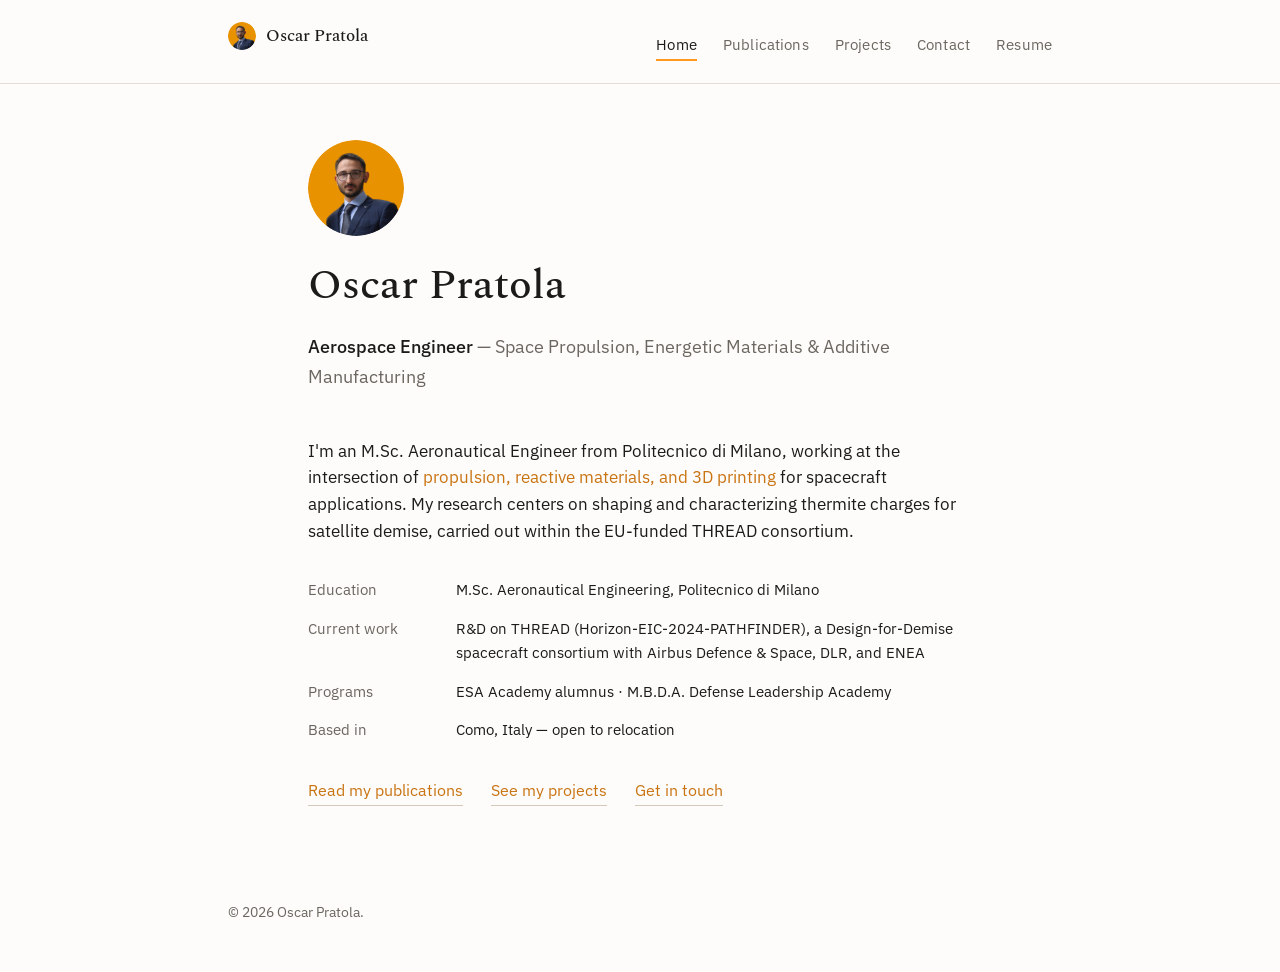
==== index.html @ 43d5f7f1 "Fix profile photo, add TOC sidebar and anchor links to project pages" ====
<!DOCTYPE html>
<html lang="en">
<head>
<meta charset="UTF-8">
<meta name="viewport" content="width=device-width, initial-scale=1">
<title>Oscar Pratola — Aerospace Engineer</title>
<meta name="description" content="Oscar Pratola, M.Sc. Aeronautical Engineer specializing in space propulsion, energetic materials, and additive manufacturing.">
<link rel="preconnect" href="https://fonts.googleapis.com">
<link rel="preconnect" href="https://fonts.gstatic.com" crossorigin>
<link href="https://fonts.googleapis.com/css2?family=Spectral:wght@400;500;600&family=IBM+Plex+Sans:wght@400;500;600&display=swap" rel="stylesheet">
<link rel="stylesheet" href="style.css">
</head>
<body>

<div class="topbar">
  <div class="topbar-inner">
    <a class="brand" href="index.html"><img class="brand-avatar" src="images/profile.PNG" alt="">Oscar Pratola</a>
    <nav class="primary-nav" aria-label="Primary">
      <a href="index.html" aria-current="page">Home</a>
      <a href="publications.html">Publications</a>
      <a href="projects.html">Projects</a>
      <a href="contact.html">Contact</a>
      <a href="Documents/Oscar_Pratola_Resume.pdf" target="_blank" rel="noopener">Resume</a>
    </nav>
  </div>
</div>

<main>
  <section class="hero">
    <div class="hero-top">
      <img class="hero-photo" src="images/profile.PNG" alt="Oscar Pratola">
      <div class="hero-heading">
        <h1>Oscar Pratola</h1>
        <p class="role"><strong>Aerospace Engineer</strong> — Space Propulsion, Energetic Materials &amp; Additive Manufacturing</p>
      </div>
    </div>

    <p class="intro">
      I'm an M.Sc. Aeronautical Engineer from Politecnico di Milano, working at the intersection
      of <span class="accent-mark">propulsion, reactive materials, and 3D printing</span> for
      spacecraft applications. My research centers on shaping and characterizing thermite charges
      for satellite demise, carried out within the EU-funded THREAD consortium.
    </p>

    <dl class="credentials">
      <div class="credential-row">
        <dt>Education</dt>
        <dd>M.Sc. Aeronautical Engineering, Politecnico di Milano</dd>
      </div>
      <div class="credential-row">
        <dt>Current work</dt>
        <dd>R&amp;D on THREAD (Horizon-EIC-2024-PATHFINDER), a Design-for-Demise spacecraft
          consortium with Airbus Defence &amp; Space, DLR, and ENEA</dd>
      </div>
      <div class="credential-row">
        <dt>Programs</dt>
        <dd>ESA Academy alumnus · M.B.D.A. Defense Leadership Academy</dd>
      </div>
      <div class="credential-row">
        <dt>Based in</dt>
        <dd>Como, Italy — open to relocation</dd>
      </div>
    </dl>

    <div class="cta-row">
      <a href="publications.html">Read my publications</a>
      <a href="projects.html">See my projects</a>
      <a href="contact.html">Get in touch</a>
    </div>
  </section>
</main>

<footer>
  © 2026 Oscar Pratola.
</footer>

</body>
</html>
---- style.css ----
:root {
  --ink: #1c1b19;
  --paper: #fdfcfa;
  --accent: #fe9920;
  --accent-deep: #c97412;
  --steel: #6b6660;
  --rule: #e4ded4;
  --rule-strong: #d3cabb;
  --max-width: 720px;
}

* {
  box-sizing: border-box;
}

html {
  -webkit-text-size-adjust: 100%;
}

body {
  margin: 0;
  background: var(--paper);
  color: var(--ink);
  font-family: "IBM Plex Sans", -apple-system, BlinkMacSystemFont, "Segoe UI", sans-serif;
  font-size: 17px;
  line-height: 1.6;
  -webkit-font-smoothing: antialiased;
}

h1, h2, h3 {
  font-family: "Spectral", Georgia, "Times New Roman", serif;
  font-weight: 500;
  color: var(--ink);
  line-height: 1.25;
  margin: 0;
}

a {
  color: var(--accent-deep);
  text-decoration-color: var(--rule-strong);
  text-underline-offset: 3px;
}

a:hover,
a:focus-visible {
  color: var(--accent);
  text-decoration-color: var(--accent);
}

a:focus-visible,
button:focus-visible {
  outline: 2px solid var(--accent);
  outline-offset: 3px;
}

/* --- Top navigation --- */

.topbar {
  border-bottom: 1px solid var(--rule);
}

.topbar-inner {
  max-width: 880px;
  margin: 0 auto;
  padding: 22px 28px;
  display: flex;
  align-items: baseline;
  justify-content: space-between;
  gap: 24px;
  flex-wrap: wrap;
}

.brand {
  font-family: "Spectral", Georgia, serif;
  font-size: 1.05rem;
  font-weight: 500;
  color: var(--ink);
  text-decoration: none;
  white-space: nowrap;
  display: inline-flex;
  align-items: center;
  gap: 10px;
}

.brand-avatar {
  width: 28px;
  height: 28px;
  border-radius: 50%;
  object-fit: cover;
  flex-shrink: 0;
}

.brand:hover {
  color: var(--accent-deep);
}

nav.primary-nav {
  display: flex;
  gap: 26px;
  flex-wrap: wrap;
}

nav.primary-nav a {
  color: var(--steel);
  text-decoration: none;
  font-size: 0.95rem;
  letter-spacing: 0.01em;
  padding-bottom: 3px;
  border-bottom: 2px solid transparent;
}

nav.primary-nav a:hover,
nav.primary-nav a:focus-visible {
  color: var(--ink);
  border-bottom-color: var(--accent);
}

nav.primary-nav a[aria-current="page"] {
  color: var(--ink);
  border-bottom-color: var(--accent);
}

/* --- Page shell --- */

main {
  max-width: var(--max-width);
  margin: 0 auto;
  padding: 56px 28px 96px;
}

.eyebrow {
  color: var(--steel);
  font-size: 0.9rem;
}

.rule {
  border: none;
  border-top: 1px solid var(--rule);
  margin: 40px 0;
}

/* --- Home hero --- */

.hero-top {
  display: flex;
  align-items: flex-start;
  gap: 24px;
  flex-wrap: wrap;
}

.hero-photo {
  width: 96px;
  height: 96px;
  border-radius: 50%;
  object-fit: cover;
  flex-shrink: 0;
}

.hero-heading {
  display: flex;
  flex-direction: column;
  gap: 10px;
}

.hero h1 {
  font-size: 2.6rem;
}

.hero .role {
  margin-top: 10px;
  font-size: 1.15rem;
  color: var(--steel);
}

.hero .role strong {
  color: var(--ink);
  font-weight: 500;
}

.intro {
  margin-top: 28px;
  font-size: 1.05rem;
}

.intro .accent-mark {
  color: var(--accent-deep);
}

.credentials {
  margin-top: 32px;
  display: grid;
  gap: 14px;
}

.credential-row {
  display: grid;
  grid-template-columns: 130px 1fr;
  gap: 18px;
  font-size: 0.96rem;
  align-items: baseline;
}

.credential-row dt {
  color: var(--steel);
}

.credential-row dd {
  margin: 0;
}

.cta-row {
  margin-top: 36px;
  display: flex;
  gap: 28px;
  flex-wrap: wrap;
}

.cta-row a {
  font-size: 1rem;
  text-decoration: none;
  border-bottom: 1px solid var(--rule-strong);
  padding-bottom: 2px;
}

.cta-row a:hover {
  border-bottom-color: var(--accent);
}

/* --- Section headers used on interior pages --- */

.page-header h1 {
  font-size: 2.1rem;
}

.page-header p {
  margin-top: 14px;
  color: var(--steel);
  font-size: 1.02rem;
}

/* --- Entry list: publications / projects --- */

.entry-list {
  display: grid;
  gap: 36px;
}

.entry {
  display: grid;
  gap: 6px;
}

.entry-meta {
  font-size: 0.88rem;
  color: var(--steel);
  display: flex;
  gap: 10px;
  flex-wrap: wrap;
}

.entry-meta .venue {
  color: var(--accent-deep);
}

.entry h2 {
  font-size: 1.25rem;
}

.entry h2 a {
  color: var(--ink);
  text-decoration: none;
}

.entry h2 a:hover {
  color: var(--accent-deep);
}

.entry p {
  margin: 4px 0 0;
  color: var(--ink);
}

.entry-divider {
  border: none;
  border-top: 1px solid var(--rule);
  margin: 0;
}

/* --- Project cards (kept plain, no card-kit styling) --- */

.project {
  display: grid;
  gap: 10px;
}

.project h2 {
  font-size: 1.35rem;
}

.project .tag {
  font-size: 0.85rem;
  color: var(--steel);
}

.project ul {
  margin: 6px 0 0;
  padding-left: 20px;
}

.project li {
  margin-bottom: 4px;
}

/* --- Contact page --- */

.contact-list {
  display: grid;
  gap: 22px;
  margin-top: 32px;
}

.contact-row {
  display: grid;
  grid-template-columns: 120px 1fr;
  gap: 18px;
  align-items: baseline;
  font-size: 1.02rem;
}

.contact-row dt {
  color: var(--steel);
  font-size: 0.92rem;
}

.contact-row dd {
  margin: 0;
}

/* --- Footer --- */

footer {
  max-width: 880px;
  margin: 0 auto;
  padding: 0 28px 48px;
  color: var(--steel);
  font-size: 0.85rem;
}

/* --- Responsive --- */

@media (max-width: 560px) {
  .hero h1 {
    font-size: 2.1rem;
  }
  .credential-row,
  .contact-row {
    grid-template-columns: 1fr;
    gap: 4px;
  }
  main {
    padding: 40px 20px 72px;
  }
  .topbar-inner {
    padding: 18px 20px;
  }
}

@media (prefers-reduced-motion: reduce) {
  * {
    scroll-behavior: auto !important;
  }
}

/* --- Project index cards (projects.html) --- */

.project-index {
  display: grid;
  gap: 30px;
}

.project-index-card {
  display: grid;
  gap: 8px;
  padding: 24px 0;
}

.project-index-card h2 {
  font-size: 1.35rem;
}

.project-index-card h2 a {
  color: var(--ink);
  text-decoration: underline;
  text-decoration-color: var(--rule-strong);
  text-underline-offset: 3px;
}

.project-index-card h2 a:hover {
  color: var(--accent-deep);
  text-decoration-color: var(--accent);
}

.project-index-card .project-list a {
  color: var(--steel);
  text-decoration: underline;
  text-decoration-color: var(--rule);
  text-underline-offset: 2px;
}

.project-index-card .project-list a:hover {
  color: var(--accent-deep);
  text-decoration-color: var(--accent);
}

.project-index-card .project-list {
  margin: 6px 0 0;
  padding-left: 20px;
  color: var(--steel);
  font-size: 0.95rem;
}

.project-index-card .project-list li {
  margin-bottom: 3px;
}

/* --- Project detail pages (thread-t4d, materials-science, etc.) --- */

.back-link {
  display: inline-block;
  margin-bottom: 28px;
  font-size: 0.92rem;
  color: var(--steel);
  text-decoration: none;
}

.back-link:hover {
  color: var(--accent-deep);
}

.project-section {
  margin-bottom: 80px;
}

.project-section:last-child {
  margin-bottom: 0;
}

.project-section + hr.entry-divider,
hr.entry-divider + .project-section {
  margin-top: 8px;
}

.project-section + hr.entry-divider {
  margin-bottom: 48px;
}

.project-section-header {
  margin-bottom: 22px;
}

.project-section-header .tag {
  font-size: 0.85rem;
  color: var(--steel);
}

.project-section-header h2 {
  font-size: 1.55rem;
  margin-top: 6px;
}

.project-section p {
  margin: 14px 0;
}

/* A single figure, placed inline right where the text refers to it.
   Fixed frame height with object-fit:contain keeps every image the same
   visual size regardless of its native aspect ratio. */
.figure-inline {
  margin: 24px auto;
  max-width: 440px;
}

.figure-inline.wide {
  max-width: 600px;
}

.figure-inline .frame {
  height: 260px;
  border: 1px solid var(--rule);
  background: #fff;
  display: flex;
  align-items: center;
  justify-content: center;
  padding: 10px;
  box-sizing: border-box;
}

.figure-inline.wide .frame {
  height: 300px;
}

.figure-inline img {
  max-width: 100%;
  max-height: 100%;
  width: auto;
  height: auto;
  display: block;
}

.figure-inline figcaption {
  margin-top: 8px;
  font-size: 0.85rem;
  color: var(--steel);
  text-align: center;
}

/* Two figures shown side by side for a direct comparison (before/after,
   two related plots). Each keeps the same fixed-height frame as above. */
.figure-pair {
  display: grid;
  grid-template-columns: 1fr 1fr;
  gap: 20px;
  margin: 24px 0;
}

.figure-pair .figure-inline {
  max-width: none;
  margin: 0;
}

@media (max-width: 560px) {
  .figure-pair {
    grid-template-columns: 1fr;
  }
}

.figure-inline figcaption .source-note,
.figure-pair figcaption .source-note {
  display: block;
  font-style: italic;
  margin-top: 2px;
}

.results-table {
  width: 100%;
  border-collapse: collapse;
  margin: 20px 0;
  font-size: 0.92rem;
}

.results-table th,
.results-table td {
  text-align: left;
  padding: 8px 14px 8px 0;
  border-bottom: 1px solid var(--rule);
}

.results-table th {
  color: var(--steel);
  font-weight: 500;
}

.project-links {
  margin-top: 18px;
  display: flex;
  gap: 20px;
  flex-wrap: wrap;
  font-size: 0.95rem;
}

.legend-note {
  font-size: 0.88rem;
  color: var(--steel);
  margin-top: -8px;
}

.project-download {
  display: inline-block;
  margin-top: 10px;
  padding: 6px 14px;
  border: 1px solid var(--rule-strong);
  font-size: 0.85rem;
  color: var(--ink);
  text-decoration: none;
}

.project-download:hover {
  border-color: var(--accent);
  color: var(--accent-deep);
}

/* --- Left-side table of contents for multi-project pages --- */

main.with-toc {
  max-width: 960px;
}

.project-layout {
  display: grid;
  grid-template-columns: 190px 1fr;
  gap: 48px;
  align-items: start;
}

.project-toc {
  position: sticky;
  top: 28px;
}

.project-toc-title {
  font-size: 0.75rem;
  text-transform: uppercase;
  letter-spacing: 0.05em;
  color: var(--steel);
  margin-bottom: 10px;
}

.project-toc a {
  display: block;
  padding: 7px 0 7px 12px;
  font-size: 0.88rem;
  line-height: 1.35;
  color: var(--steel);
  text-decoration: none;
  border-left: 2px solid var(--rule);
}

.project-toc a:hover {
  color: var(--ink);
  border-left-color: var(--accent);
}

.project-content {
  min-width: 0;
}

@media (max-width: 760px) {
  .project-layout {
    grid-template-columns: 1fr;
  }
  .project-toc {
    position: static;
    margin-bottom: 32px;
    border: 1px solid var(--rule);
    padding: 16px 18px;
  }
  .project-toc a {
    border-left: none;
    padding-left: 0;
  }
}

/* Stronger visual break between projects within the same category page */
.project-content hr.entry-divider {
  border-top: 1px solid var(--rule-strong);
}
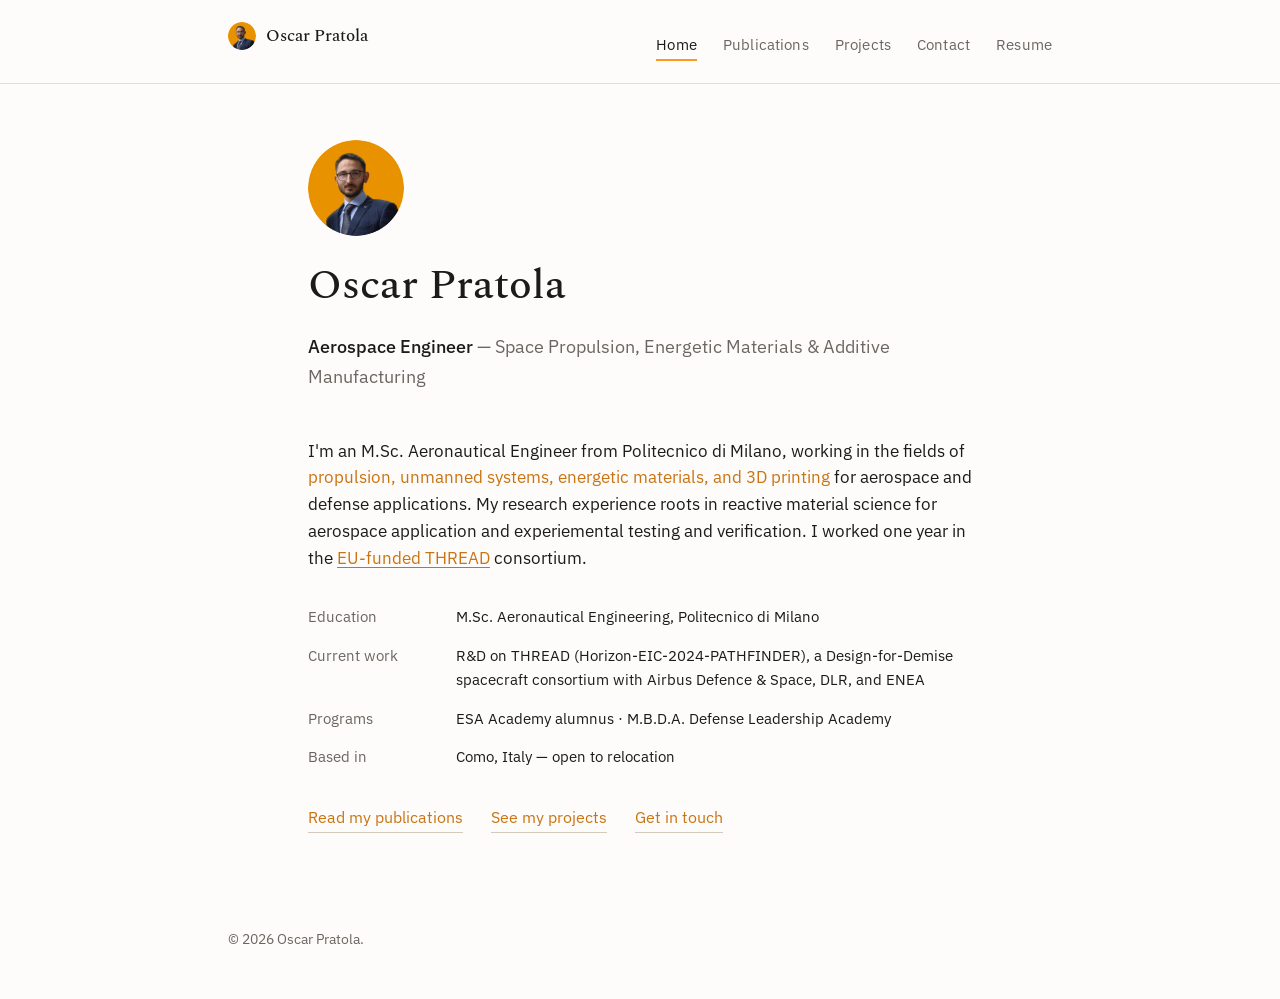
==== commit e864a22c: "Changed main description in Homepage" ====
--- a/index.html
+++ b/index.html
@@ -36,10 +36,9 @@
     </div>
 
     <p class="intro">
-      I'm an M.Sc. Aeronautical Engineer from Politecnico di Milano, working at the intersection
-      of <span class="accent-mark">propulsion, reactive materials, and 3D printing</span> for
-      spacecraft applications. My research centers on shaping and characterizing thermite charges
-      for satellite demise, carried out within the EU-funded THREAD consortium.
+      I'm an M.Sc. Aeronautical Engineer from Politecnico di Milano, working in the fields
+      of <span class="accent-mark">propulsion, unmanned systems, energetic materials, and 3D printing</span> for
+      aerospace and defense applications. My research experience roots in reactive material science for aerospace application and experiemental testing and verification. I worked one year in the <span class="accent-mark"><a href="https://www.thread-eic.eu/" target="_blank" rel="noopener">EU-funded THREAD</a></span> consortium.
     </p>
 
     <dl class="credentials">
--- a/style.css
+++ b/style.css
@@ -597,7 +597,7 @@
 
 .project-layout {
   display: grid;
-  grid-template-columns: 190px 1fr;
+  grid-template-columns: 220px 1fr;
   gap: 48px;
   align-items: start;
 }
@@ -605,28 +605,37 @@
 .project-toc {
   position: sticky;
   top: 28px;
-}
-
-.project-toc-title {
-  font-size: 0.75rem;
-  text-transform: uppercase;
-  letter-spacing: 0.05em;
-  color: var(--steel);
+  display: flex;
+  flex-direction: column;
+  gap: 4px;
+}
+
+.project-toc .toc-back {
+  display: block;
+  padding: 6px 0 14px;
   margin-bottom: 10px;
+  border-bottom: 1px solid var(--rule);
+  font-size: 0.88rem;
+  color: var(--steel);
+  text-decoration: none;
+}
+
+.project-toc .toc-back:hover {
+  color: var(--accent-deep);
 }
 
 .project-toc a {
   display: block;
-  padding: 7px 0 7px 12px;
-  font-size: 0.88rem;
+  padding: 6px 0 6px 14px;
+  border-left: 2px solid var(--rule);
+  font-size: 0.92rem;
   line-height: 1.35;
-  color: var(--steel);
-  text-decoration: none;
-  border-left: 2px solid var(--rule);
+  color: var(--ink);
+  text-decoration: none;
 }
 
 .project-toc a:hover {
-  color: var(--ink);
+  color: var(--accent-deep);
   border-left-color: var(--accent);
 }
 
@@ -641,12 +650,6 @@
   .project-toc {
     position: static;
     margin-bottom: 32px;
-    border: 1px solid var(--rule);
-    padding: 16px 18px;
-  }
-  .project-toc a {
-    border-left: none;
-    padding-left: 0;
   }
 }
 
@@ -654,3 +657,12 @@
 .project-content hr.entry-divider {
   border-top: 1px solid var(--rule-strong);
 }
+
+.accent-mark a {
+  color: inherit;
+  text-decoration-color: currentColor;
+}
+
+.accent-mark a:hover {
+  color: var(--accent);
+}
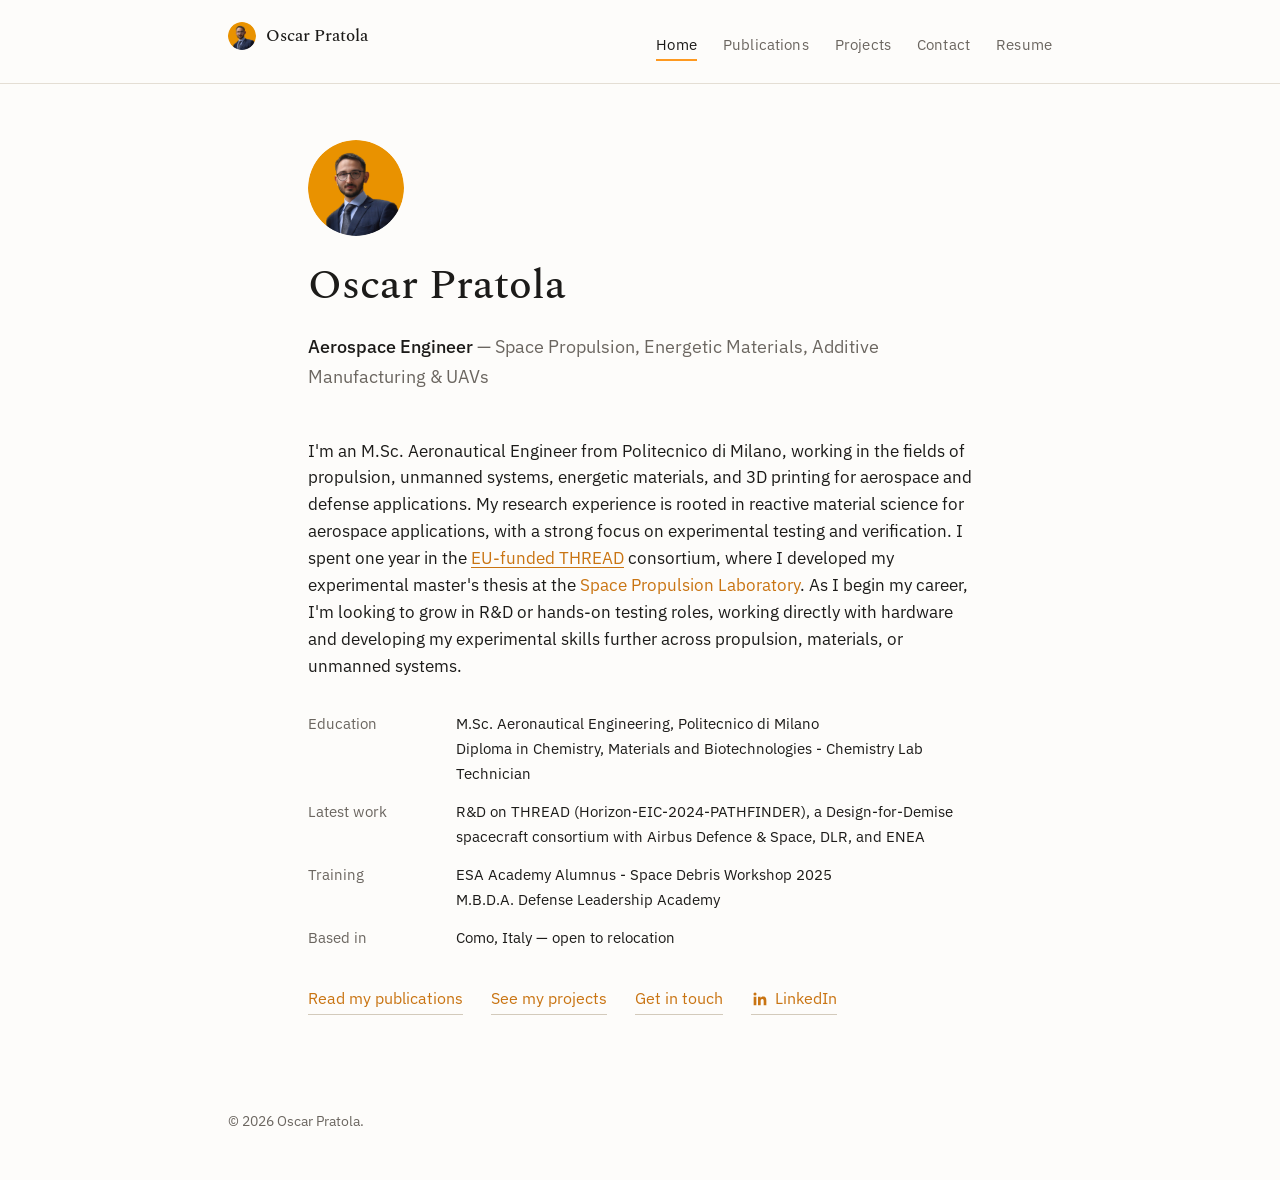
==== commit e9d9ca7a: "Updated Credentials Section" ====
--- a/index.html
+++ b/index.html
@@ -31,29 +31,40 @@
       <img class="hero-photo" src="images/profile.PNG" alt="Oscar Pratola">
       <div class="hero-heading">
         <h1>Oscar Pratola</h1>
-        <p class="role"><strong>Aerospace Engineer</strong> — Space Propulsion, Energetic Materials &amp; Additive Manufacturing</p>
+        <p class="role"><strong>Aerospace Engineer</strong> — Space Propulsion, Energetic Materials, Additive Manufacturing &amp; UAVs</p>
       </div>
     </div>
 
     <p class="intro">
       I'm an M.Sc. Aeronautical Engineer from Politecnico di Milano, working in the fields
-      of <span class="accent-mark">propulsion, unmanned systems, energetic materials, and 3D printing</span> for
-      aerospace and defense applications. My research experience roots in reactive material science for aerospace application and experiemental testing and verification. I worked one year in the <span class="accent-mark"><a href="https://www.thread-eic.eu/" target="_blank" rel="noopener">EU-funded THREAD</a></span> consortium.
+      of propulsion, unmanned systems, energetic materials, and 3D printing for aerospace
+      and defense applications. My research experience is rooted in reactive material
+      science for aerospace applications, with a strong focus on experimental testing and
+      verification. I spent one year in the <span class="accent-mark"><a href="https://www.thread-eic.eu/" target="_blank" rel="noopener">EU-funded THREAD</a></span>
+      consortium, where I developed my experimental master's thesis at the
+      <span class="accent-mark">Space Propulsion Laboratory</span>. As I begin my career,
+      I'm looking to grow in R&amp;D or hands-on testing roles, working directly with
+      hardware and developing my experimental skills further across propulsion,
+      materials, or unmanned systems.
     </p>
 
     <dl class="credentials">
       <div class="credential-row">
         <dt>Education</dt>
-        <dd>M.Sc. Aeronautical Engineering, Politecnico di Milano</dd>
+        <dd>
+          M.Sc. Aeronautical Engineering, Politecnico di Milano<br>
+          Diploma in Chemistry, Materials and Biotechnologies - Chemistry Lab Technician
+        </dd>
       </div>
       <div class="credential-row">
-        <dt>Current work</dt>
+        <dt>Latest work</dt>
         <dd>R&amp;D on THREAD (Horizon-EIC-2024-PATHFINDER), a Design-for-Demise spacecraft
           consortium with Airbus Defence &amp; Space, DLR, and ENEA</dd>
       </div>
       <div class="credential-row">
-        <dt>Programs</dt>
-        <dd>ESA Academy alumnus · M.B.D.A. Defense Leadership Academy</dd>
+        <dt>Training</dt>
+        <dd>ESA Academy Alumnus - Space Debris Workshop 2025<br>
+          M.B.D.A. Defense Leadership Academy</dd>
       </div>
       <div class="credential-row">
         <dt>Based in</dt>
@@ -65,6 +76,12 @@
       <a href="publications.html">Read my publications</a>
       <a href="projects.html">See my projects</a>
       <a href="contact.html">Get in touch</a>
+      <a href="https://www.linkedin.com/in/oscar-pratola" target="_blank" rel="noopener" class="cta-icon-link">
+        <svg viewBox="0 0 24 24" width="18" height="18" fill="currentColor" aria-hidden="true">
+          <path d="M20.45 20.45h-3.55v-5.57c0-1.33-.02-3.04-1.85-3.04-1.85 0-2.14 1.45-2.14 2.94v5.67H9.36V9h3.41v1.56h.05c.48-.9 1.63-1.85 3.36-1.85 3.6 0 4.27 2.37 4.27 5.45v6.29zM5.34 7.43a2.06 2.06 0 1 1 0-4.12 2.06 2.06 0 0 1 0 4.12zM7.12 20.45H3.56V9h3.56v11.45z"/>
+        </svg>
+        LinkedIn
+      </a>
     </div>
   </section>
 </main>
--- a/style.css
+++ b/style.css
@@ -665,4 +665,10 @@
 
 .accent-mark a:hover {
   color: var(--accent);
+}
+
+.cta-icon-link {
+  display: inline-flex;
+  align-items: center;
+  gap: 6px;
 }
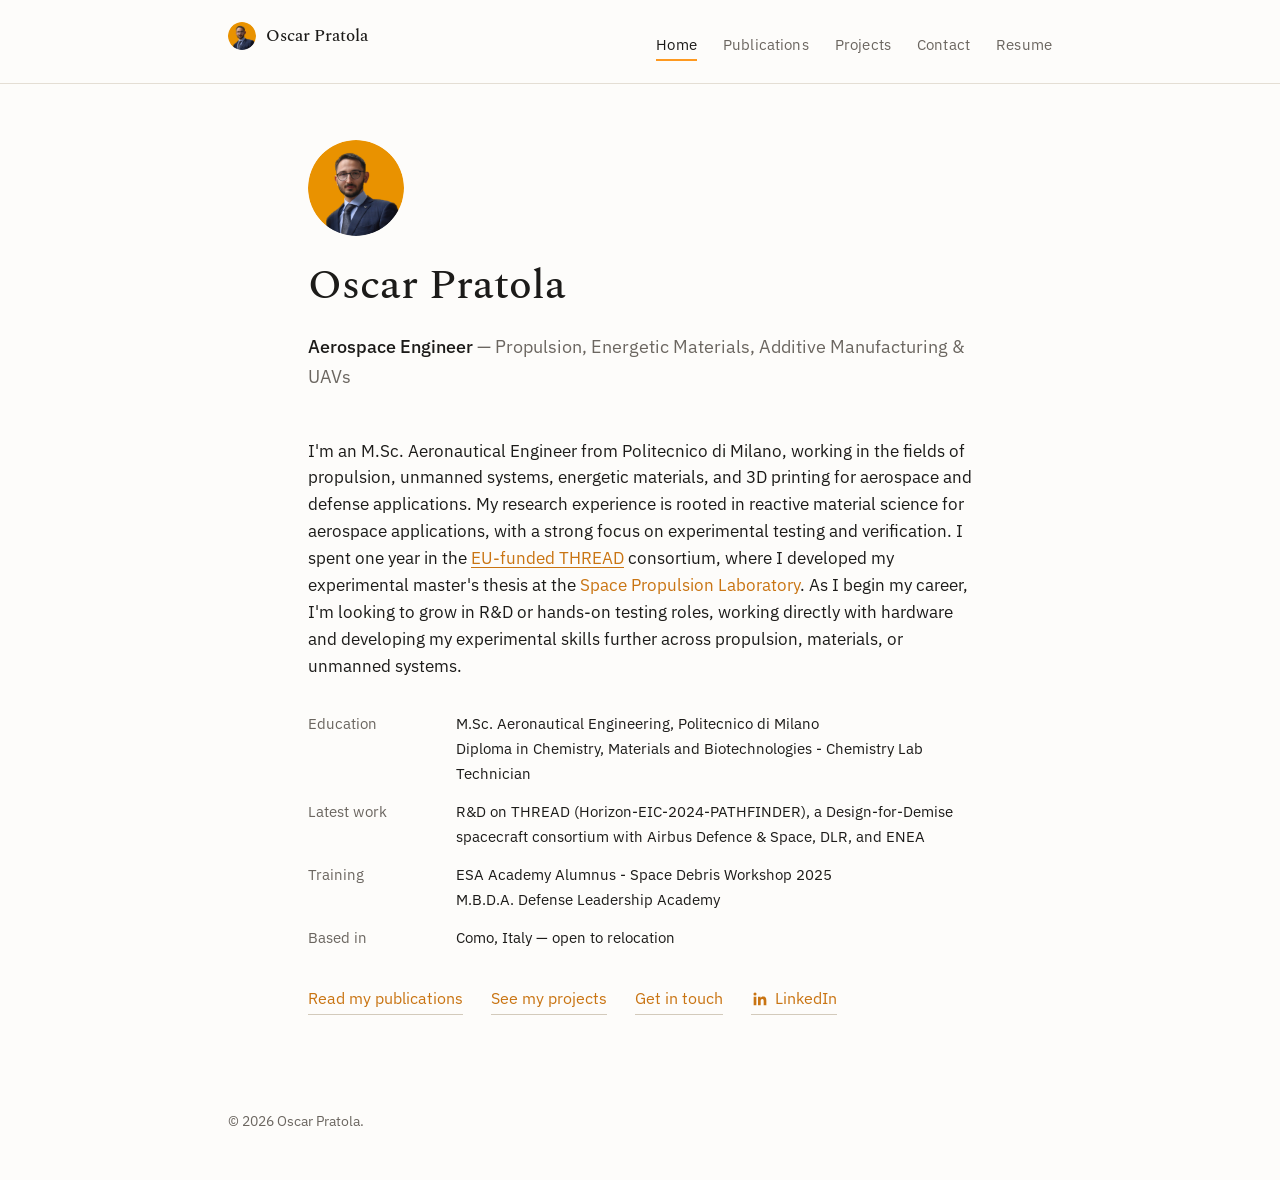
==== commit 99f2fe7c: "Updated  Hero Top description" ====
--- a/index.html
+++ b/index.html
@@ -4,7 +4,7 @@
 <meta charset="UTF-8">
 <meta name="viewport" content="width=device-width, initial-scale=1">
 <title>Oscar Pratola — Aerospace Engineer</title>
-<meta name="description" content="Oscar Pratola, M.Sc. Aeronautical Engineer specializing in space propulsion, energetic materials, and additive manufacturing.">
+<meta name="description" content="Oscar Pratola, M.Sc. Aeronautical Engineer specializing in propulsion, energetic materials, additive manufacturing and UAVs.">
 <link rel="preconnect" href="https://fonts.googleapis.com">
 <link rel="preconnect" href="https://fonts.gstatic.com" crossorigin>
 <link href="https://fonts.googleapis.com/css2?family=Spectral:wght@400;500;600&family=IBM+Plex+Sans:wght@400;500;600&display=swap" rel="stylesheet">
@@ -31,7 +31,7 @@
       <img class="hero-photo" src="images/profile.PNG" alt="Oscar Pratola">
       <div class="hero-heading">
         <h1>Oscar Pratola</h1>
-        <p class="role"><strong>Aerospace Engineer</strong> — Space Propulsion, Energetic Materials, Additive Manufacturing &amp; UAVs</p>
+        <p class="role"><strong>Aerospace Engineer</strong> — Propulsion, Energetic Materials, Additive Manufacturing &amp; UAVs</p>
       </div>
     </div>
 
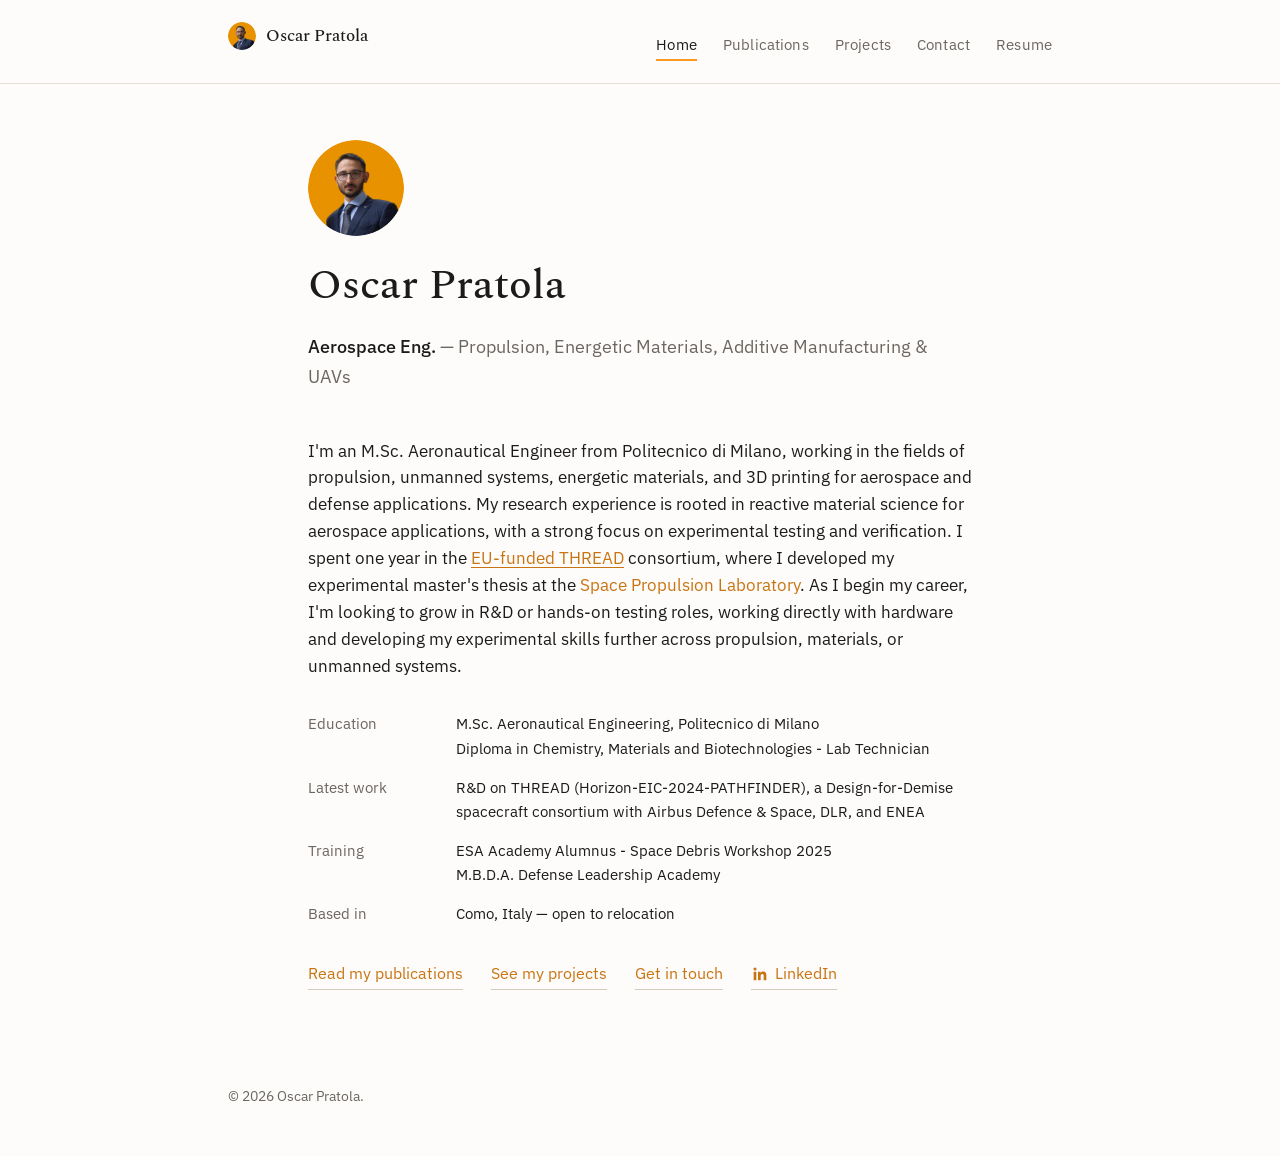
==== commit 229f300e: "Homepage Layout Fix-minor chsanges" ====
--- a/index.html
+++ b/index.html
@@ -3,7 +3,7 @@
 <head>
 <meta charset="UTF-8">
 <meta name="viewport" content="width=device-width, initial-scale=1">
-<title>Oscar Pratola — Aerospace Engineer</title>
+<title>Oscar Pratola — Aerospace Eng.</title>
 <meta name="description" content="Oscar Pratola, M.Sc. Aeronautical Engineer specializing in propulsion, energetic materials, additive manufacturing and UAVs.">
 <link rel="preconnect" href="https://fonts.googleapis.com">
 <link rel="preconnect" href="https://fonts.gstatic.com" crossorigin>
@@ -31,7 +31,7 @@
       <img class="hero-photo" src="images/profile.PNG" alt="Oscar Pratola">
       <div class="hero-heading">
         <h1>Oscar Pratola</h1>
-        <p class="role"><strong>Aerospace Engineer</strong> — Propulsion, Energetic Materials, Additive Manufacturing &amp; UAVs</p>
+        <p class="role"><strong>Aerospace Eng.</strong> — Propulsion, Energetic Materials, Additive Manufacturing &amp; UAVs</p>
       </div>
     </div>
 
@@ -53,7 +53,7 @@
         <dt>Education</dt>
         <dd>
           M.Sc. Aeronautical Engineering, Politecnico di Milano<br>
-          Diploma in Chemistry, Materials and Biotechnologies - Chemistry Lab Technician
+          Diploma in Chemistry, Materials and Biotechnologies - Lab Technician
         </dd>
       </div>
       <div class="credential-row">
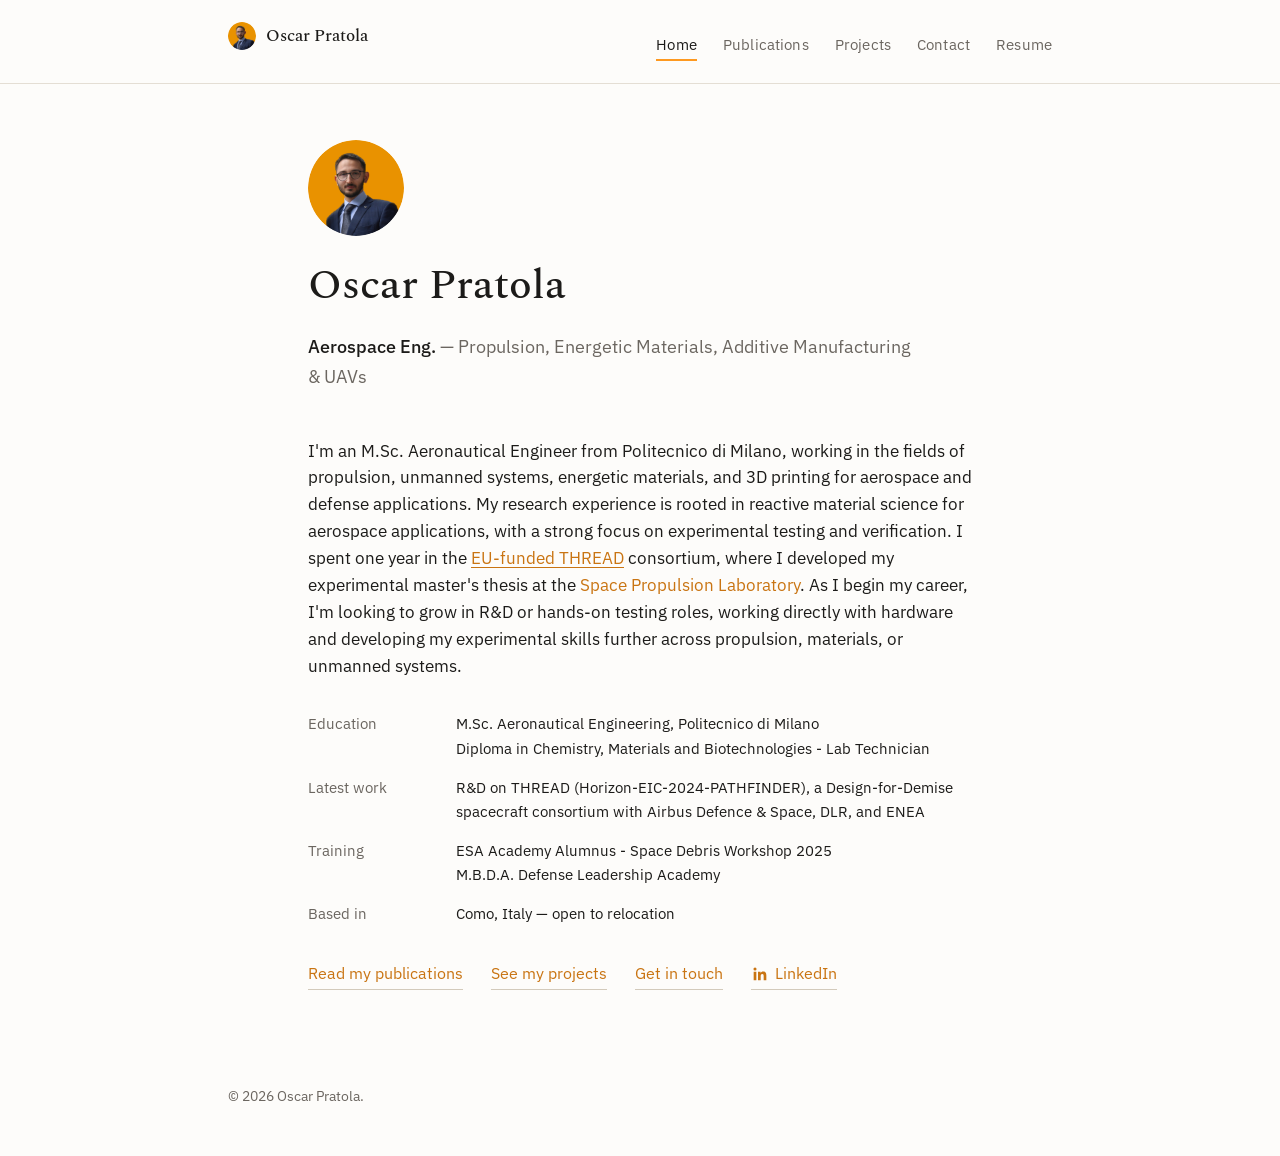
==== commit 96b742e6: "Add Other Activities page with Science Writer section" ====
--- a/index.html
+++ b/index.html
@@ -31,7 +31,7 @@
       <img class="hero-photo" src="images/profile.PNG" alt="Oscar Pratola">
       <div class="hero-heading">
         <h1>Oscar Pratola</h1>
-        <p class="role"><strong>Aerospace Eng.</strong> — Propulsion, Energetic Materials, Additive Manufacturing &amp; UAVs</p>
+        <p class="role"><strong>Aerospace Eng.</strong> — Propulsion, Energetic Materials, Additive Manufacturing &amp;&nbsp;UAVs</p>
       </div>
     </div>
 
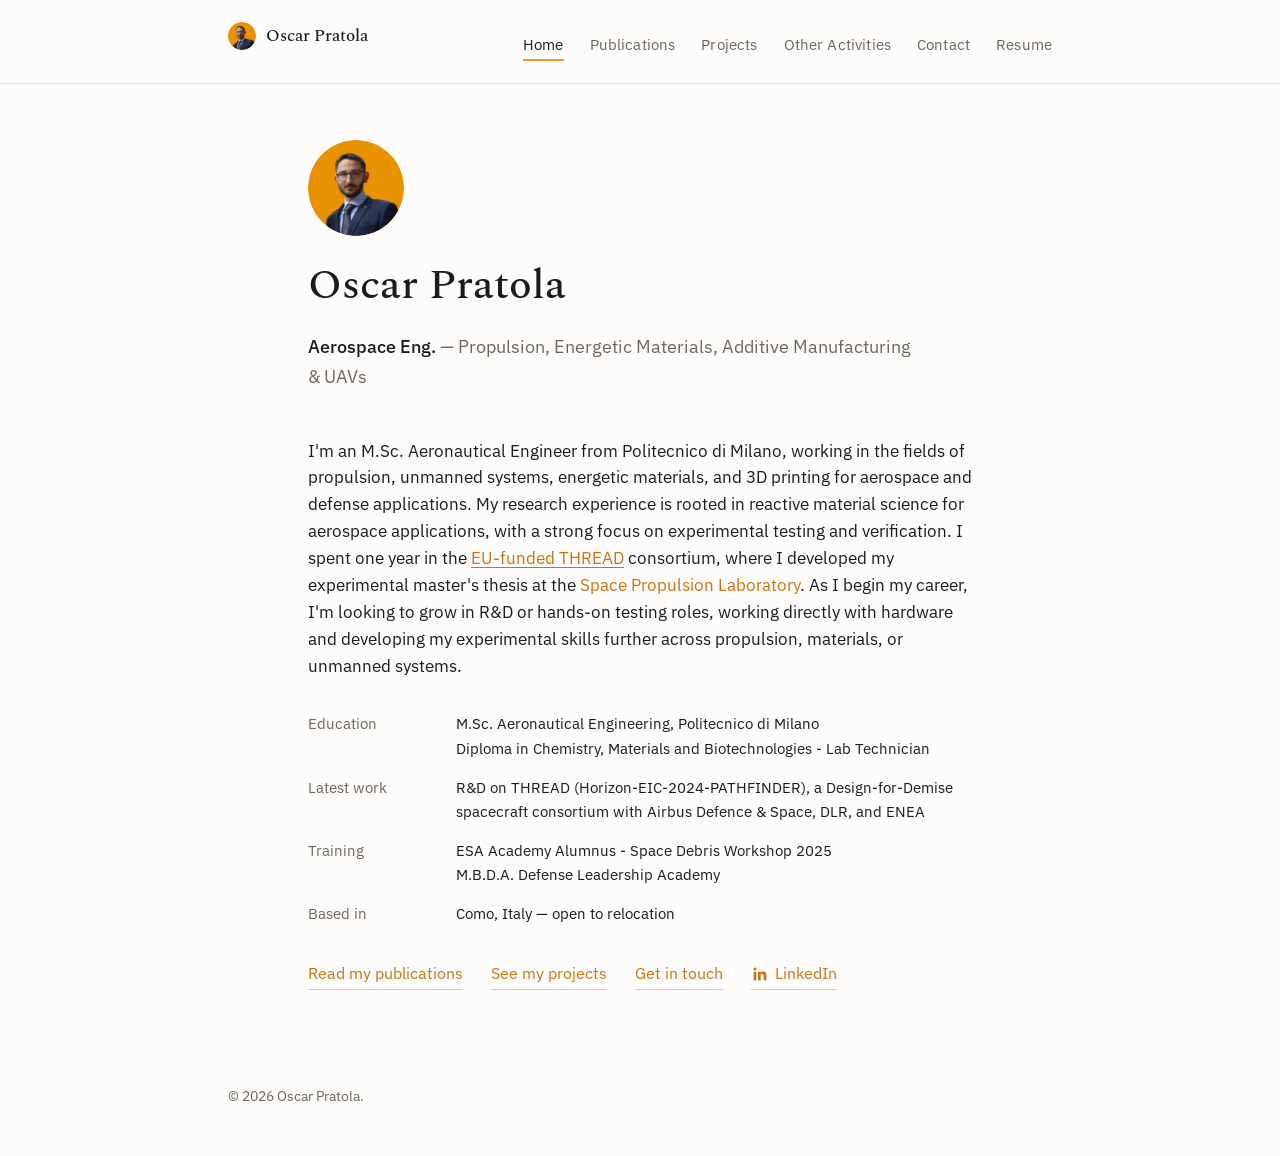
==== commit 1306fdee: "Index Section Fix: Other Activities tab was missing" ====
--- a/index.html
+++ b/index.html
@@ -19,6 +19,7 @@
       <a href="index.html" aria-current="page">Home</a>
       <a href="publications.html">Publications</a>
       <a href="projects.html">Projects</a>
+      <a href="otheractivities.html">Other Activities</a>
       <a href="contact.html">Contact</a>
       <a href="Documents/Oscar_Pratola_Resume.pdf" target="_blank" rel="noopener">Resume</a>
     </nav>
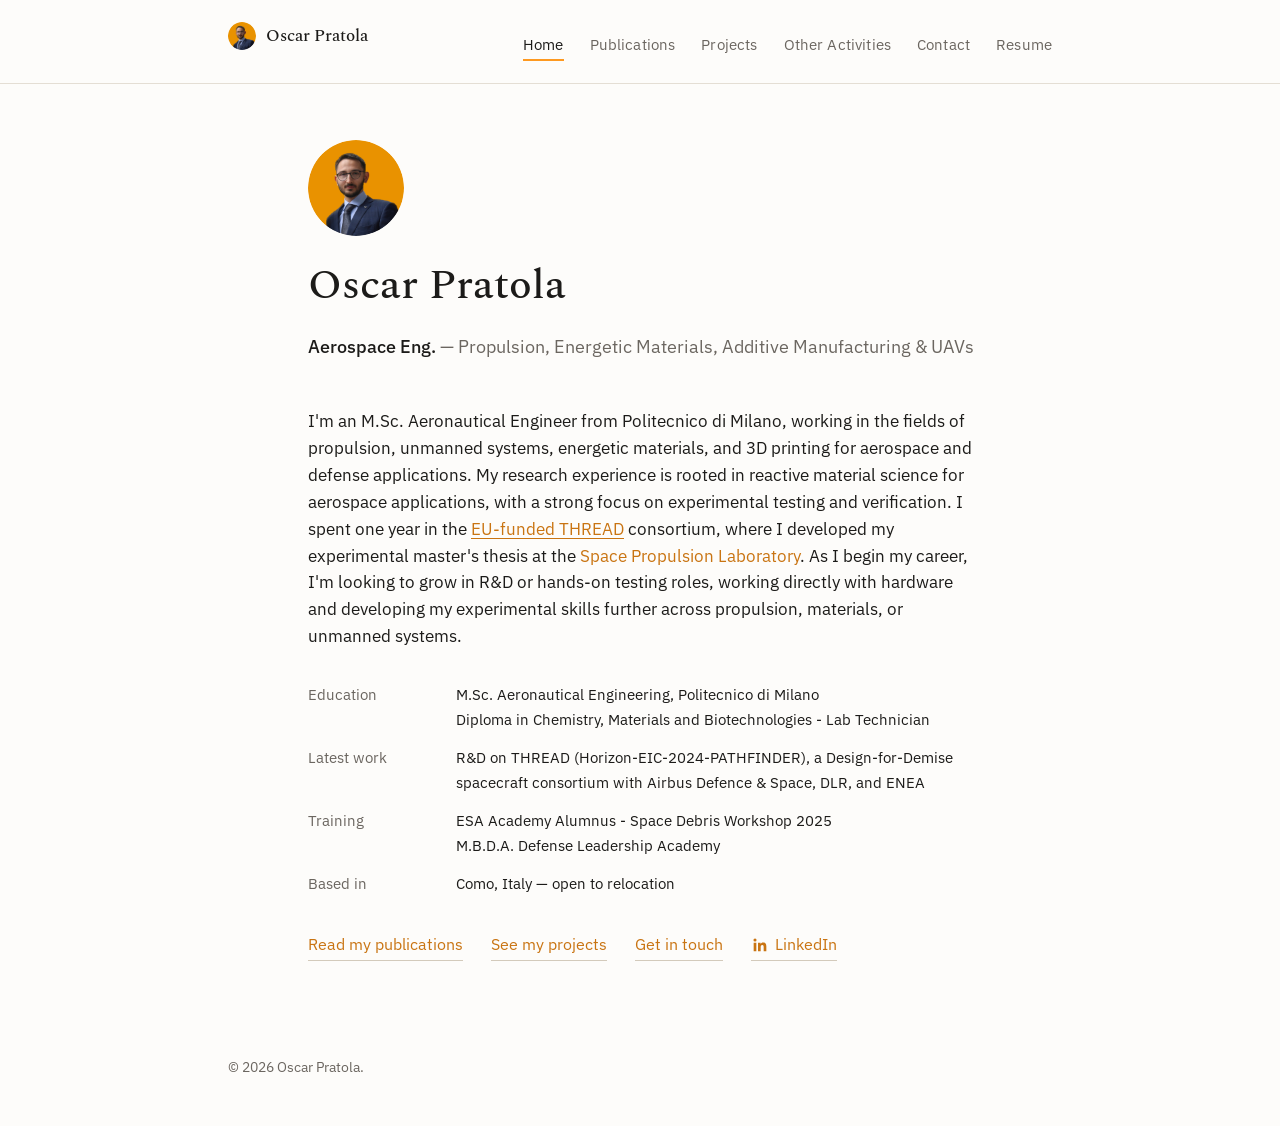
==== commit 243e55de: "DEscription Layout Fix" ====
--- a/index.html
+++ b/index.html
@@ -32,7 +32,7 @@
       <img class="hero-photo" src="images/profile.PNG" alt="Oscar Pratola">
       <div class="hero-heading">
         <h1>Oscar Pratola</h1>
-        <p class="role"><strong>Aerospace Eng.</strong> — Propulsion, Energetic Materials, Additive Manufacturing &amp;&nbsp;UAVs</p>
+        <p class="role"><strong>Aerospace Eng.</strong> — Propulsion, Energetic Materials, Additive Manufacturing &amp; UAVs</p>
       </div>
     </div>
 
--- a/style.css
+++ b/style.css
@@ -171,6 +171,11 @@
   font-size: 1.15rem;
   color: var(--steel);
 }
+@media (min-width: 561px) {
+  .hero .role {
+    white-space: nowrap;
+  }
+}
 
 .hero .role strong {
   color: var(--ink);
